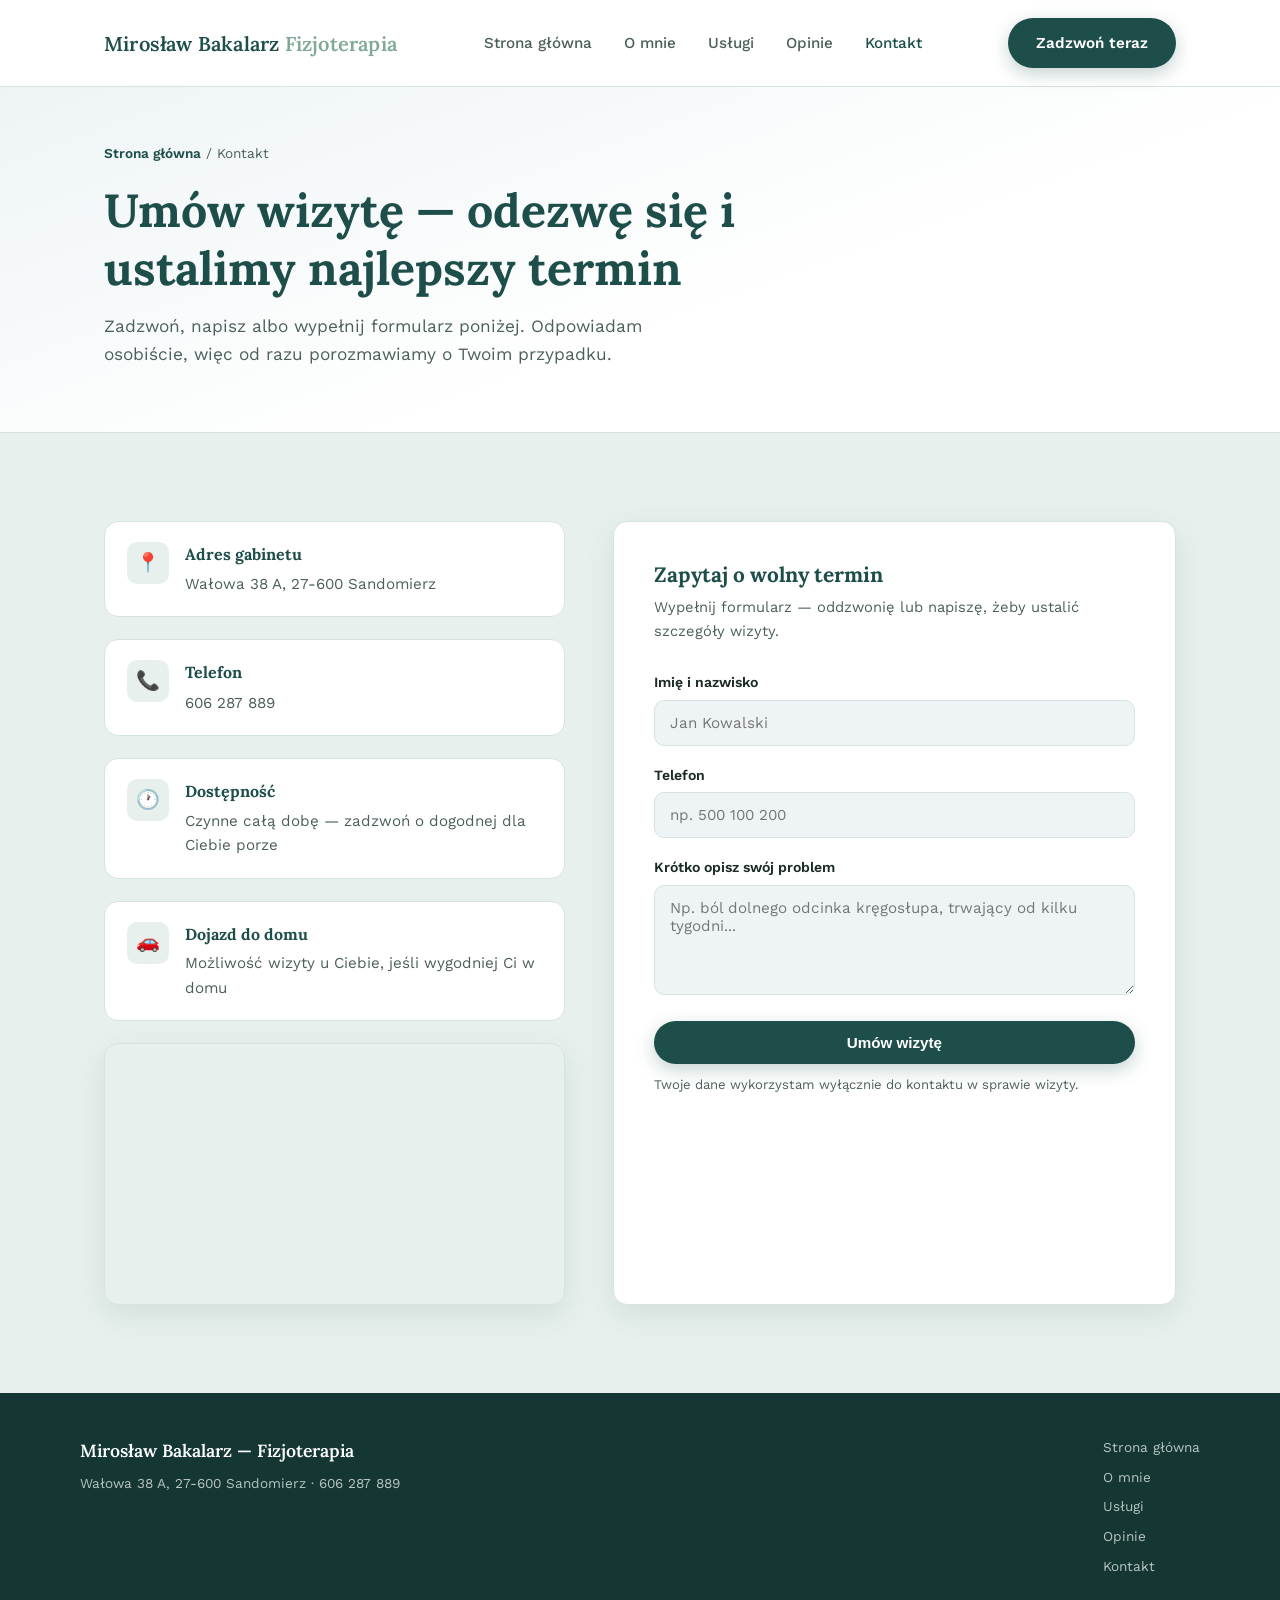
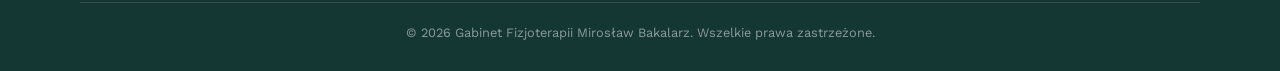
==== kontakt.html @ 11096fc0 "pierwszy" ====
<!DOCTYPE html>
<html lang="pl">
<head>
<meta charset="UTF-8">
<meta name="viewport" content="width=device-width, initial-scale=1.0">
<title>Kontakt i umów wizytę — Fizjoterapeuta Sandomierz, Wałowa 38 A</title>
<meta name="description" content="Skontaktuj się z gabinetem fizjoterapii Mirosława Bakalarza w Sandomierzu. Adres: Wałowa 38 A. Telefon: 606 287 889. Formularz kontaktowy dostępny na stronie.">
<link rel="canonical" href="https://PODMIEN-DOMENE.pl/kontakt.html">
<link rel="preconnect" href="https://fonts.googleapis.com">
<link rel="preconnect" href="https://fonts.gstatic.com" crossorigin>
<link href="https://fonts.googleapis.com/css2?family=Lora:wght@500;600;700&family=Work+Sans:wght@300;400;500;600&display=swap" rel="stylesheet">
<link rel="stylesheet" href="style.css">
<script type="application/ld+json">
{
  "@context": "https://schema.org",
  "@type": "MedicalBusiness",
  "name": "Gabinet Fizjoterapii Mirosław Bakalarz",
  "telephone": "+48606287889",
  "priceRange": "$$",
  "address": {
    "@type": "PostalAddress",
    "streetAddress": "Wałowa 38 A",
    "addressLocality": "Sandomierz",
    "postalCode": "27-600",
    "addressCountry": "PL"
  },
  "areaServed": "Sandomierz",
  "openingHours": "Mo-Su 00:00-23:59"
}
</script>
</head>
<body>

<header>
  <nav class="nav">
    <a href="index.html" class="logo">Mirosław Bakalarz <span>Fizjoterapia</span></a>
    <div class="nav-links">
      <a href="index.html">Strona główna</a>
      <a href="o-mnie.html">O mnie</a>
      <a href="uslugi.html">Usługi</a>
      <a href="opinie.html">Opinie</a>
      <a href="kontakt.html">Kontakt</a>
    </div>
    <a href="tel:606287889" class="btn btn-primary nav-cta">Zadzwoń teraz</a>
    <button class="burger" id="burgerBtn" aria-label="Otwórz menu">☰</button>
  </nav>
  <div class="mobile-menu" id="mobileMenu">
    <a href="index.html">Strona główna</a>
    <a href="o-mnie.html">O mnie</a>
    <a href="uslugi.html">Usługi</a>
    <a href="opinie.html">Opinie</a>
    <a href="kontakt.html">Kontakt</a>
    <a href="tel:606287889" style="border:none; color: var(--deep-teal); font-weight:700;">Zadzwoń teraz: 606 287 889</a>
  </div>
</header>

<section class="page-hero">
  <div class="container">
    <div class="breadcrumb"><a href="index.html">Strona główna</a> / Kontakt</div>
    <h1>Umów wizytę — odezwę się i ustalimy najlepszy termin</h1>
    <p class="lead">Zadzwoń, napisz albo wypełnij formularz poniżej. Odpowiadam osobiście, więc od razu porozmawiamy o Twoim przypadku.</p>
  </div>
</section>

<section class="contact">
  <div class="container">
    <div class="contact-grid">
      <div class="contact-info">
        <div class="contact-item">
          <div class="ico">📍</div>
          <div>
            <h4>Adres gabinetu</h4>
            <p>Wałowa 38 A, 27-600 Sandomierz</p>
          </div>
        </div>
        <div class="contact-item">
          <div class="ico">📞</div>
          <div>
            <h4>Telefon</h4>
            <a href="tel:606287889">606 287 889</a>
          </div>
        </div>
        <div class="contact-item">
          <div class="ico">🕐</div>
          <div>
            <h4>Dostępność</h4>
            <p>Czynne całą dobę — zadzwoń o dogodnej dla Ciebie porze</p>
          </div>
        </div>
        <div class="contact-item">
          <div class="ico">🚗</div>
          <div>
            <h4>Dojazd do domu</h4>
            <p>Możliwość wizyty u Ciebie, jeśli wygodniej Ci w domu</p>
          </div>
        </div>
        <div class="map-embed">
          <iframe
            src="https://www.google.com/maps?q=Wa%C5%82owa+38A%2C+27-600+Sandomierz&output=embed"
            loading="lazy"
            referrerpolicy="no-referrer-when-downgrade"
            title="Mapa dojazdu do gabinetu — Wałowa 38 A, Sandomierz">
          </iframe>
        </div>
      </div>

      <div class="form-card">
        <h3>Zapytaj o wolny termin</h3>
        <p class="sub">Wypełnij formularz — oddzwonię lub napiszę, żeby ustalić szczegóły wizyty.</p>
        <div class="form-success" id="formSuccess">Dziękuję! Wiadomość została wysłana — odezwę się najszybciej, jak to możliwe.</div>
        <form id="contactForm" action="https://formspree.io/f/PLACEHOLDER" method="POST">
          <div class="field">
            <label for="name">Imię i nazwisko</label>
            <input type="text" id="name" name="name" placeholder="Jan Kowalski" required>
          </div>
          <div class="field">
            <label for="phone">Telefon</label>
            <input type="tel" id="phone" name="phone" placeholder="np. 500 100 200" required>
          </div>
          <div class="field">
            <label for="message">Krótko opisz swój problem</label>
            <textarea id="message" name="message" placeholder="Np. ból dolnego odcinka kręgosłupa, trwający od kilku tygodni..."></textarea>
          </div>
          <button type="submit" class="btn btn-primary" style="width:100%;">Umów wizytę</button>
          <p class="form-note">Twoje dane wykorzystam wyłącznie do kontaktu w sprawie wizyty.</p>
        </form>
      </div>
    </div>
  </div>
</section>

<footer>
  <div class="footer-inner">
    <div>
      <div class="footer-logo">Mirosław Bakalarz — Fizjoterapia</div>
      <p>Wałowa 38 A, 27-600 Sandomierz · 606 287 889</p>
    </div>
    <ul class="footer-links">
      <a href="index.html">Strona główna</a>
      <a href="o-mnie.html">O mnie</a>
      <a href="uslugi.html">Usługi</a>
      <a href="opinie.html">Opinie</a>
      <a href="kontakt.html">Kontakt</a>
    </ul>
  </div>
  <div class="footer-bottom">
    © <span id="year"></span> Gabinet Fizjoterapii Mirosław Bakalarz. Wszelkie prawa zastrzeżone.
  </div>
</footer>

<script src="script.js"></script>
</body>
</html>
---- style.css ----
:root {
  --deep-teal: #1d4e4a;
  --sage: #7fa896;
  --sage-light: #e7f0ec;
  --sky: #eef4f6;
  --ink: #1c2b28;
  --ink-soft: #4c5f5a;
  --white: #ffffff;
  --gold: #c8a15a;
  --border: #d7e3de;
  --radius: 14px;
  --shadow: 0 10px 30px rgba(29, 78, 74, 0.10);
}

* { box-sizing: border-box; margin: 0; padding: 0; }

html { scroll-behavior: smooth; }

body {
  font-family: 'Work Sans', sans-serif;
  color: var(--ink);
  background: var(--white);
  line-height: 1.6;
  font-weight: 400;
  -webkit-font-smoothing: antialiased;
}

h1, h2, h3, .logo {
  font-family: 'Lora', serif;
  color: var(--deep-teal);
  line-height: 1.25;
}

a { text-decoration: none; color: inherit; }
img { max-width: 100%; display: block; }

.container {
  max-width: 1120px;
  margin: 0 auto;
  padding: 0 24px;
}

section { padding: 88px 0; }

.section-label {
  text-transform: uppercase;
  letter-spacing: 0.14em;
  font-size: 0.78rem;
  font-weight: 600;
  color: var(--sage);
  margin-bottom: 14px;
  display: block;
}

.section-title {
  font-size: clamp(1.8rem, 3vw, 2.5rem);
  margin-bottom: 20px;
  max-width: 720px;
}

.section-sub {
  color: var(--ink-soft);
  font-size: 1.05rem;
  max-width: 640px;
  margin-bottom: 48px;
}

/* HEADER */
header {
  position: sticky;
  top: 0;
  z-index: 100;
  background: rgba(255, 255, 255, 0.92);
  backdrop-filter: blur(8px);
  border-bottom: 1px solid var(--border);
}

.nav {
  display: flex;
  align-items: center;
  justify-content: space-between;
  padding: 18px 24px;
  max-width: 1120px;
  margin: 0 auto;
}

.logo {
  font-size: 1.25rem;
  font-weight: 600;
  letter-spacing: 0.01em;
}
.logo span { color: var(--sage); }

.nav-links {
  display: none;
  gap: 32px;
  align-items: center;
  font-size: 0.95rem;
  font-weight: 500;
}
@media (min-width: 860px) {
  .nav-links { display: flex; }
}

.nav-links a {
  color: var(--ink-soft);
  transition: color 0.2s ease;
}
.nav-links a:hover, .nav-links a[aria-current="page"] { color: var(--deep-teal); }

.btn {
  display: inline-block;
  padding: 13px 28px;
  border-radius: 50px;
  font-weight: 600;
  font-size: 0.95rem;
  transition: all 0.25s ease;
  cursor: pointer;
  border: none;
}

.btn-primary {
  background: var(--deep-teal);
  color: var(--white);
  box-shadow: 0 6px 18px rgba(29, 78, 74, 0.25);
}
.btn-primary:hover {
  background: #163f3b;
  transform: translateY(-2px);
  box-shadow: 0 10px 24px rgba(29, 78, 74, 0.3);
}

.btn-outline {
  background: transparent;
  border: 1.5px solid var(--deep-teal);
  color: var(--deep-teal);
}
.btn-outline:hover {
  background: var(--deep-teal);
  color: var(--white);
}

.nav-cta { display: none; }
@media (min-width: 860px) { .nav-cta { display: inline-block; } }

.burger {
  display: block;
  background: none;
  border: none;
  font-size: 1.6rem;
  color: var(--deep-teal);
  cursor: pointer;
}
@media (min-width: 860px) { .burger { display: none; } }

.mobile-menu {
  display: none;
  flex-direction: column;
  gap: 4px;
  padding: 12px 24px 22px;
  border-top: 1px solid var(--border);
  background: var(--white);
}
.mobile-menu.open { display: flex; }
.mobile-menu a {
  padding: 12px 0;
  font-weight: 500;
  color: var(--ink-soft);
  border-bottom: 1px solid var(--sage-light);
}
.mobile-menu a[aria-current="page"] { color: var(--deep-teal); }
@media (min-width: 860px) { .mobile-menu { display: none !important; } }

/* HERO (strona główna) */
.hero {
  background: linear-gradient(160deg, var(--sky) 0%, #ffffff 60%);
  padding: 72px 0 96px;
  position: relative;
  overflow: hidden;
}

.hero-grid {
  display: grid;
  grid-template-columns: 1fr;
  gap: 48px;
  align-items: center;
}
@media (min-width: 900px) {
  .hero-grid { grid-template-columns: 1.1fr 0.9fr; }
}

.hero-badge {
  display: inline-flex;
  align-items: center;
  gap: 8px;
  background: var(--sage-light);
  color: var(--deep-teal);
  font-size: 0.85rem;
  font-weight: 600;
  padding: 8px 16px;
  border-radius: 50px;
  margin-bottom: 24px;
}

.hero h1 {
  font-size: clamp(2.2rem, 5vw, 3.4rem);
  margin-bottom: 22px;
  letter-spacing: -0.01em;
}

.hero p.lead {
  font-size: 1.15rem;
  color: var(--ink-soft);
  max-width: 520px;
  margin-bottom: 34px;
}

.hero-actions {
  display: flex;
  flex-wrap: wrap;
  gap: 14px;
  margin-bottom: 36px;
}

.hero-trust {
  display: flex;
  flex-wrap: wrap;
  gap: 28px;
  align-items: center;
  font-size: 0.92rem;
  color: var(--ink-soft);
}
.hero-trust strong { color: var(--deep-teal); }

.stars { color: var(--gold); letter-spacing: 2px; font-size: 1rem; }

.hero-visual {
  background: var(--deep-teal);
  border-radius: 24px;
  aspect-ratio: 4 / 5;
  position: relative;
  overflow: hidden;
  box-shadow: var(--shadow);
  display: flex;
  align-items: flex-end;
  padding: 32px;
}
.hero-visual img {
  position: absolute;
  inset: 0;
  width: 100%;
  height: 100%;
  object-fit: cover;
}
.hero-visual::before {
  content: "";
  position: absolute;
  inset: 0;
  background:
    linear-gradient(190deg, rgba(29,78,74,0.05) 30%, rgba(20,55,51,0.85) 100%),
    radial-gradient(circle at 80% 10%, rgba(200,161,90,0.25), transparent 45%);
}
.hero-visual-text {
  position: relative;
  color: var(--white);
}
.hero-visual-text .big {
  font-family: 'Lora', serif;
  font-size: 2.6rem;
  font-weight: 700;
  display: block;
}
.hero-visual-text .label {
  font-size: 0.85rem;
  letter-spacing: 0.08em;
  text-transform: uppercase;
  color: rgba(255,255,255,0.75);
}

/* PAGE HERO (podstrony) */
.page-hero {
  background: linear-gradient(160deg, var(--sky) 0%, #ffffff 60%);
  padding: 56px 0 64px;
  border-bottom: 1px solid var(--border);
}
.breadcrumb {
  font-size: 0.85rem;
  color: var(--ink-soft);
  margin-bottom: 16px;
}
.breadcrumb a {
  color: var(--deep-teal);
  font-weight: 600;
}
.breadcrumb a:hover { text-decoration: underline; }
.page-hero h1 {
  font-size: clamp(2rem, 4.2vw, 2.9rem);
  max-width: 760px;
  margin-bottom: 16px;
}
.page-hero p.lead {
  color: var(--ink-soft);
  font-size: 1.08rem;
  max-width: 620px;
}

/* O NAS / O MNIE */
.about {
  background: var(--white);
}
.about-grid {
  display: grid;
  grid-template-columns: 1fr;
  gap: 56px;
}
@media (min-width: 900px) {
  .about-grid { grid-template-columns: 0.9fr 1.1fr; align-items: center; }
}

.about-card {
  background: var(--sage-light);
  border-radius: var(--radius);
  padding: 40px;
  border: 1px solid var(--border);
}
.about-card .quote {
  font-family: 'Lora', serif;
  font-size: 1.3rem;
  color: var(--deep-teal);
  font-style: italic;
  margin-bottom: 18px;
}
.about-card .who {
  font-weight: 600;
  color: var(--ink);
}
.about-card .who span {
  display: block;
  font-weight: 400;
  font-size: 0.88rem;
  color: var(--ink-soft);
  margin-top: 2px;
}

.about-photo {
  border-radius: var(--radius);
  overflow: hidden;
  border: 1px solid var(--border);
  box-shadow: var(--shadow);
  margin-bottom: 24px;
}
.about-photo img {
  width: 100%;
  height: 280px;
  object-fit: cover;
  display: block;
}

.about-points {
  list-style: none;
  margin-top: 28px;
  display: grid;
  gap: 18px;
}
.about-points li {
  display: flex;
  gap: 14px;
  align-items: flex-start;
  font-size: 1rem;
  color: var(--ink-soft);
}
.about-points .dot {
  flex-shrink: 0;
  width: 28px;
  height: 28px;
  border-radius: 50%;
  background: var(--sage-light);
  color: var(--deep-teal);
  display: flex;
  align-items: center;
  justify-content: center;
  font-size: 0.9rem;
  font-weight: 700;
}

.values-grid {
  display: grid;
  grid-template-columns: 1fr;
  gap: 24px;
  margin-top: 8px;
}
@media (min-width: 700px) {
  .values-grid { grid-template-columns: repeat(3, 1fr); }
}
.value-item {
  background: var(--sky);
  border: 1px solid var(--border);
  border-radius: var(--radius);
  padding: 28px 26px;
}
.value-item .card-icon { margin-bottom: 16px; }
.value-item h3 { font-size: 1.1rem; margin-bottom: 10px; }
.value-item p { color: var(--ink-soft); font-size: 0.95rem; }

/* USŁUGI */
.services {
  background: var(--sky);
  border-top: 1px solid var(--border);
  border-bottom: 1px solid var(--border);
}

.cards {
  display: grid;
  grid-template-columns: 1fr;
  gap: 24px;
}
@media (min-width: 700px) {
  .cards { grid-template-columns: repeat(3, 1fr); }
}

.card {
  background: var(--white);
  border-radius: var(--radius);
  overflow: hidden;
  border: 1px solid var(--border);
  box-shadow: var(--shadow);
  transition: transform 0.25s ease, box-shadow 0.25s ease;
}
.card:hover {
  transform: translateY(-6px);
  box-shadow: 0 16px 36px rgba(29,78,74,0.14);
}

.card-img {
  width: 100%;
  height: 190px;
  object-fit: cover;
}

.card-body {
  padding: 30px 30px 36px;
}

.card-icon {
  width: 52px;
  height: 52px;
  border-radius: 12px;
  background: var(--sage-light);
  color: var(--deep-teal);
  display: flex;
  align-items: center;
  justify-content: center;
  font-size: 1.5rem;
  margin-bottom: 20px;
}

.card h3 {
  font-size: 1.2rem;
  margin-bottom: 12px;
}
.card p {
  color: var(--ink-soft);
  font-size: 0.96rem;
}

.teaser-link {
  display: inline-flex;
  align-items: center;
  gap: 6px;
  margin-top: 44px;
  font-weight: 600;
  color: var(--deep-teal);
}
.teaser-link:hover { text-decoration: underline; }

/* Lista dolegliwości */
.condition-list {
  list-style: none;
  display: grid;
  grid-template-columns: 1fr;
  gap: 14px;
  margin-top: 8px;
}
@media (min-width: 700px) {
  .condition-list { grid-template-columns: repeat(2, 1fr); }
}
.condition-list li {
  display: flex;
  gap: 12px;
  align-items: flex-start;
  background: var(--white);
  border: 1px solid var(--border);
  border-radius: 10px;
  padding: 16px 18px;
  font-size: 0.96rem;
  color: var(--ink-soft);
}
.condition-list .dot {
  flex-shrink: 0;
  width: 24px;
  height: 24px;
  border-radius: 50%;
  background: var(--sage-light);
  color: var(--deep-teal);
  display: flex;
  align-items: center;
  justify-content: center;
  font-size: 0.8rem;
  font-weight: 700;
}

/* OPINIE */
.reviews { background: var(--white); }

.review-grid {
  display: grid;
  grid-template-columns: 1fr;
  gap: 22px;
}
@media (min-width: 780px) {
  .review-grid { grid-template-columns: repeat(3, 1fr); }
}

.review {
  background: var(--sky);
  border: 1px solid var(--border);
  border-radius: var(--radius);
  padding: 28px;
}
.review .stars { display: block; margin-bottom: 14px; }
.review p {
  color: var(--ink);
  font-size: 0.98rem;
  margin-bottom: 18px;
}
.review .author {
  font-weight: 600;
  font-size: 0.9rem;
  color: var(--deep-teal);
}
.review .when {
  font-size: 0.82rem;
  color: var(--ink-soft);
}

.rating-banner {
  display: flex;
  flex-wrap: wrap;
  gap: 24px;
  align-items: center;
  justify-content: center;
  background: var(--deep-teal);
  color: var(--white);
  border-radius: var(--radius);
  padding: 28px 32px;
  margin-bottom: 48px;
  text-align: center;
}
.rating-banner .num {
  font-family: 'Lora', serif;
  font-size: 2.4rem;
  font-weight: 700;
}
.rating-banner .stars { color: var(--gold); }
.rating-banner .sub { font-size: 0.9rem; color: rgba(255,255,255,0.8); }

.review-cta {
  margin-top: 40px;
  text-align: center;
  background: var(--sky);
  border: 1px solid var(--border);
  border-radius: var(--radius);
  padding: 32px 24px;
}
.review-cta p {
  color: var(--ink-soft);
  font-size: 1rem;
  max-width: 480px;
  margin: 0 auto 18px;
}

/* KONTAKT */
.contact {
  background: var(--sage-light);
}

.contact-grid {
  display: grid;
  grid-template-columns: 1fr;
  gap: 48px;
}
@media (min-width: 900px) {
  .contact-grid { grid-template-columns: 0.9fr 1.1fr; }
}

.contact-info {
  display: flex;
  flex-direction: column;
  gap: 22px;
}
.contact-item {
  display: flex;
  gap: 16px;
  align-items: flex-start;
  background: var(--white);
  border: 1px solid var(--border);
  border-radius: var(--radius);
  padding: 20px 22px;
}
.contact-item .ico {
  width: 42px;
  height: 42px;
  border-radius: 10px;
  background: var(--sage-light);
  color: var(--deep-teal);
  display: flex;
  align-items: center;
  justify-content: center;
  flex-shrink: 0;
  font-size: 1.2rem;
}
.contact-item h4 {
  font-family: 'Lora', serif;
  color: var(--deep-teal);
  font-size: 1rem;
  margin-bottom: 4px;
}
.contact-item p, .contact-item a {
  color: var(--ink-soft);
  font-size: 0.95rem;
}
.contact-item a:hover { color: var(--deep-teal); }

.map-embed {
  border-radius: var(--radius);
  overflow: hidden;
  border: 1px solid var(--border);
  box-shadow: var(--shadow);
}
.map-embed iframe {
  width: 100%;
  height: 260px;
  border: 0;
  display: block;
}

.form-card {
  background: var(--white);
  border-radius: var(--radius);
  padding: 40px;
  border: 1px solid var(--border);
  box-shadow: var(--shadow);
}
.form-card h3 {
  font-size: 1.3rem;
  margin-bottom: 8px;
}
.form-card .sub {
  color: var(--ink-soft);
  font-size: 0.92rem;
  margin-bottom: 28px;
}

.field { margin-bottom: 18px; }
.field label {
  display: block;
  font-size: 0.88rem;
  font-weight: 600;
  color: var(--ink);
  margin-bottom: 6px;
}
.field input, .field textarea {
  width: 100%;
  padding: 13px 15px;
  border-radius: 10px;
  border: 1.5px solid var(--border);
  font-family: inherit;
  font-size: 0.95rem;
  color: var(--ink);
  background: var(--sky);
  transition: border-color 0.2s ease;
}
.field input:focus, .field textarea:focus {
  outline: none;
  border-color: var(--sage);
}
.field textarea { resize: vertical; min-height: 110px; }

.form-note {
  font-size: 0.82rem;
  color: var(--ink-soft);
  margin-top: 10px;
}

.form-success {
  display: none;
  background: var(--sage-light);
  color: var(--deep-teal);
  border-radius: 10px;
  padding: 14px 16px;
  font-size: 0.9rem;
  font-weight: 600;
  margin-bottom: 18px;
}
.form-success.show { display: block; }

/* CTA STRIP */
.cta-strip {
  background: var(--deep-teal);
  color: var(--white);
  text-align: center;
  padding: 64px 24px;
}
.cta-strip h2 {
  color: var(--white);
  font-size: clamp(1.6rem, 3.4vw, 2.2rem);
  margin-bottom: 16px;
}
.cta-strip p {
  color: rgba(255,255,255,0.82);
  max-width: 520px;
  margin: 0 auto 30px;
}
.cta-strip .btn-primary {
  background: var(--white);
  color: var(--deep-teal);
  box-shadow: none;
}
.cta-strip .btn-primary:hover {
  background: var(--sage-light);
  transform: translateY(-2px);
}

/* FOOTER */
footer {
  background: #143733;
  color: rgba(255,255,255,0.7);
  padding: 44px 24px 28px;
}
.footer-inner {
  max-width: 1120px;
  margin: 0 auto;
  display: flex;
  flex-wrap: wrap;
  justify-content: space-between;
  gap: 20px;
  align-items: flex-start;
}
.footer-logo {
  font-family: 'Lora', serif;
  color: var(--white);
  font-size: 1.1rem;
  font-weight: 600;
  margin-bottom: 8px;
}
.footer-inner p { font-size: 0.85rem; }
.footer-links {
  list-style: none;
  display: flex;
  flex-direction: column;
  gap: 8px;
  font-size: 0.85rem;
}
.footer-links a:hover { color: var(--white); }
.footer-bottom {
  max-width: 1120px;
  margin: 24px auto 0;
  padding-top: 20px;
  border-top: 1px solid rgba(255,255,255,0.12);
  font-size: 0.8rem;
  text-align: center;
  color: rgba(255,255,255,0.5);
}
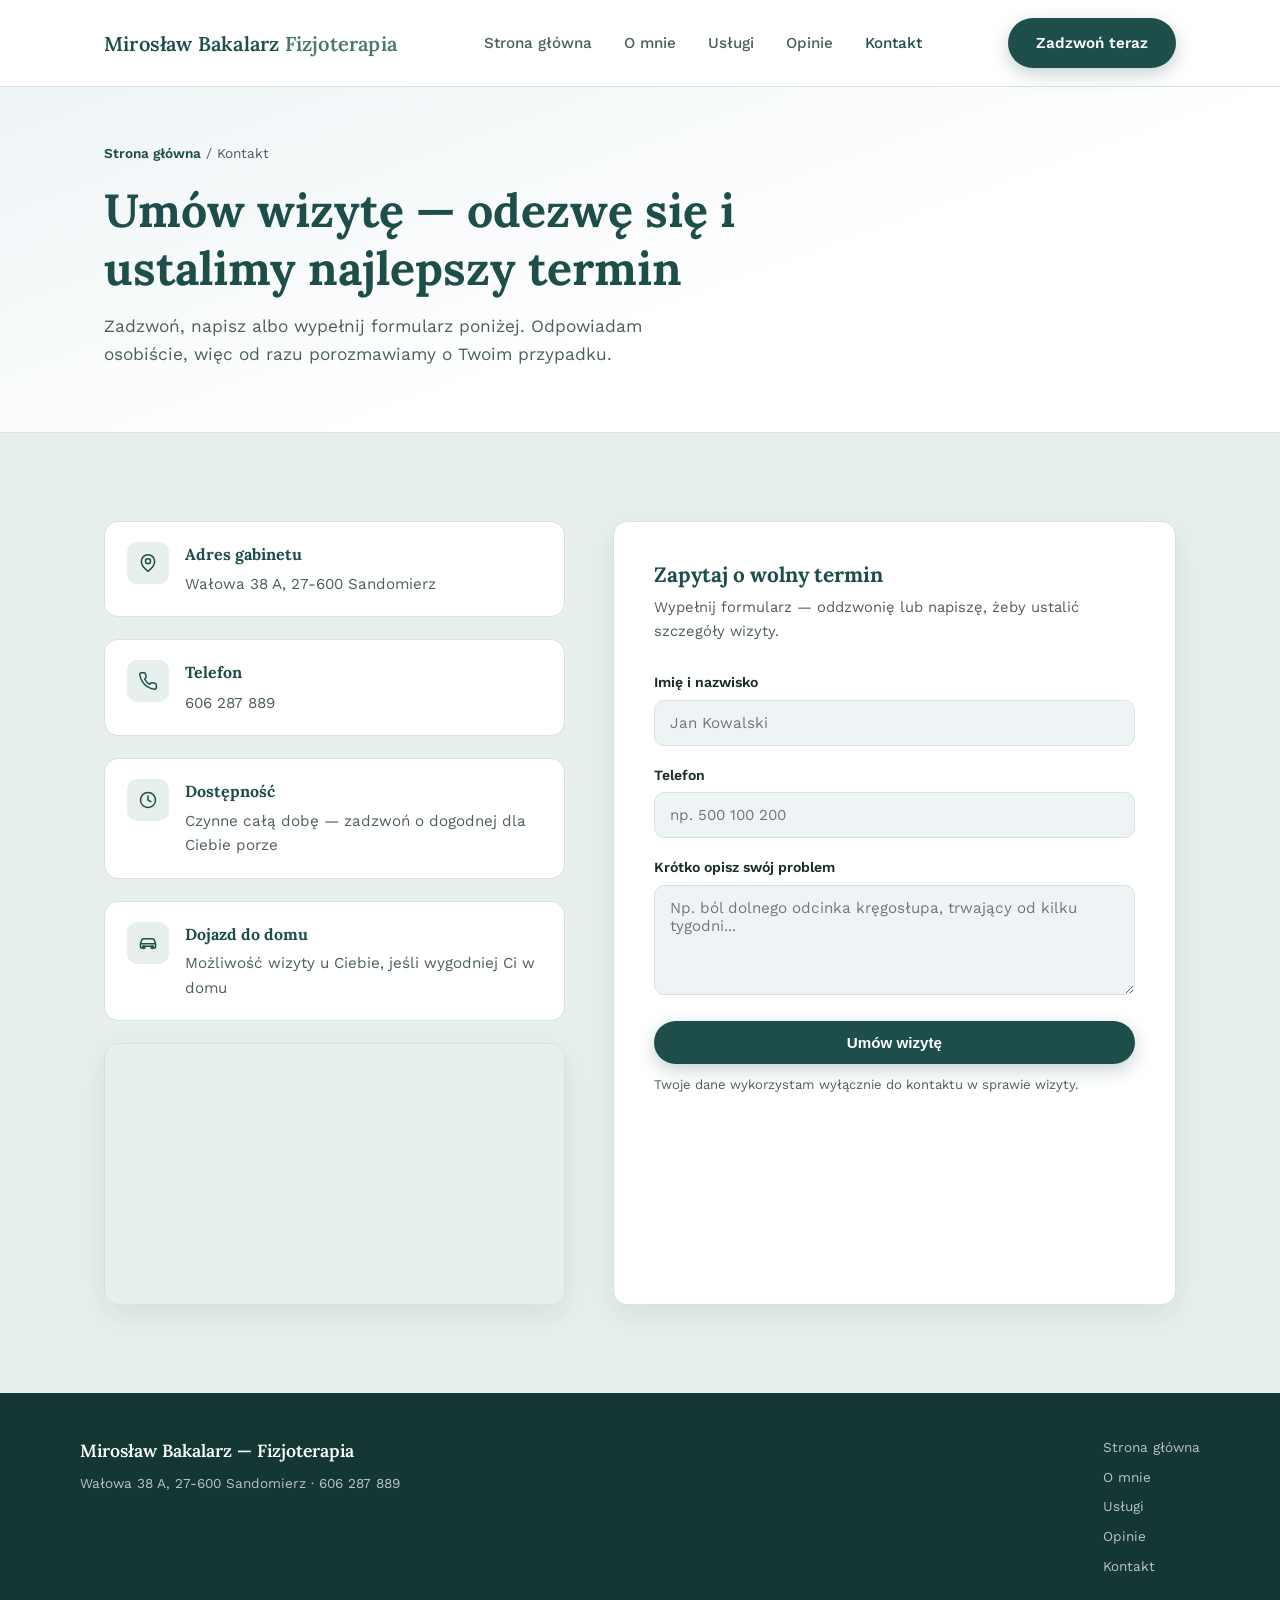
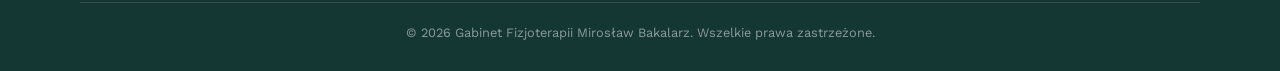
==== commit 6fa4c89d: "zmiany wizualne" ====
--- a/kontakt.html
+++ b/kontakt.html
@@ -5,7 +5,7 @@
 <meta name="viewport" content="width=device-width, initial-scale=1.0">
 <title>Kontakt i umów wizytę — Fizjoterapeuta Sandomierz, Wałowa 38 A</title>
 <meta name="description" content="Skontaktuj się z gabinetem fizjoterapii Mirosława Bakalarza w Sandomierzu. Adres: Wałowa 38 A. Telefon: 606 287 889. Formularz kontaktowy dostępny na stronie.">
-<link rel="canonical" href="https://PODMIEN-DOMENE.pl/kontakt.html">
+<link rel="canonical" href="https://bakalarz-fizjoterapia.vercel.app/kontakt.html">
 <link rel="preconnect" href="https://fonts.googleapis.com">
 <link rel="preconnect" href="https://fonts.gstatic.com" crossorigin>
 <link href="https://fonts.googleapis.com/css2?family=Lora:wght@500;600;700&family=Work+Sans:wght@300;400;500;600&display=swap" rel="stylesheet">
@@ -67,28 +67,28 @@
     <div class="contact-grid">
       <div class="contact-info">
         <div class="contact-item">
-          <div class="ico">📍</div>
+          <div class="ico"><svg viewBox="0 0 24 24" width="20" height="20" fill="none" stroke="currentColor" stroke-width="1.8" stroke-linecap="round" stroke-linejoin="round"><path d="M20 10c0 6-8 12-8 12s-8-6-8-12a8 8 0 0 1 16 0z"/><circle cx="12" cy="10" r="3"/></svg></div>
           <div>
             <h4>Adres gabinetu</h4>
             <p>Wałowa 38 A, 27-600 Sandomierz</p>
           </div>
         </div>
         <div class="contact-item">
-          <div class="ico">📞</div>
+          <div class="ico"><svg viewBox="0 0 24 24" width="20" height="20" fill="none" stroke="currentColor" stroke-width="1.8" stroke-linecap="round" stroke-linejoin="round"><path d="M22 16.9v3a2 2 0 0 1-2.2 2 19.8 19.8 0 0 1-8.6-3.1 19.5 19.5 0 0 1-6-6 19.8 19.8 0 0 1-3.1-8.6A2 2 0 0 1 4.1 2h3a2 2 0 0 1 2 1.7c.1.9.3 1.8.6 2.7a2 2 0 0 1-.4 2.1L8 9.9a16 16 0 0 0 6 6l1.4-1.3a2 2 0 0 1 2.1-.4c.9.3 1.8.5 2.7.6a2 2 0 0 1 1.8 2.1z"/></svg></div>
           <div>
             <h4>Telefon</h4>
             <a href="tel:606287889">606 287 889</a>
           </div>
         </div>
         <div class="contact-item">
-          <div class="ico">🕐</div>
+          <div class="ico"><svg viewBox="0 0 24 24" width="20" height="20" fill="none" stroke="currentColor" stroke-width="1.8" stroke-linecap="round" stroke-linejoin="round"><circle cx="12" cy="12" r="9"/><path d="M12 7v5l3.5 2"/></svg></div>
           <div>
             <h4>Dostępność</h4>
             <p>Czynne całą dobę — zadzwoń o dogodnej dla Ciebie porze</p>
           </div>
         </div>
         <div class="contact-item">
-          <div class="ico">🚗</div>
+          <div class="ico"><svg viewBox="0 0 24 24" width="20" height="20" fill="none" stroke="currentColor" stroke-width="1.8" stroke-linecap="round" stroke-linejoin="round"><path d="M3 13l1.5-4.5A2 2 0 0 1 6.4 7h11.2a2 2 0 0 1 1.9 1.5L21 13"/><path d="M3 13h18v4a1 1 0 0 1-1 1h-1a1 1 0 0 1-1-1v-1H6v1a1 1 0 0 1-1 1H4a1 1 0 0 1-1-1z"/><circle cx="7" cy="17" r="1.5"/><circle cx="17" cy="17" r="1.5"/></svg></div>
           <div>
             <h4>Dojazd do domu</h4>
             <p>Możliwość wizyty u Ciebie, jeśli wygodniej Ci w domu</p>
--- a/style.css
+++ b/style.css
@@ -1,6 +1,6 @@
 :root {
   --deep-teal: #1d4e4a;
-  --sage: #7fa896;
+  --sage: #4a7a63;
   --sage-light: #e7f0ec;
   --sky: #eef4f6;
   --ink: #1c2b28;
@@ -231,6 +231,7 @@
   color: var(--ink-soft);
 }
 .hero-trust strong { color: var(--deep-teal); }
+.trust-icon { vertical-align: -2px; margin-right: 2px; }
 
 .stars { color: var(--gold); letter-spacing: 2px; font-size: 1rem; }
 
@@ -245,20 +246,19 @@
   align-items: flex-end;
   padding: 32px;
 }
-.hero-visual img {
+.hero-visual-img {
   position: absolute;
   inset: 0;
   width: 100%;
   height: 100%;
   object-fit: cover;
 }
-.hero-visual::before {
-  content: "";
+.hero-visual-overlay {
   position: absolute;
   inset: 0;
   background:
-    linear-gradient(190deg, rgba(29,78,74,0.05) 30%, rgba(20,55,51,0.85) 100%),
-    radial-gradient(circle at 80% 10%, rgba(200,161,90,0.25), transparent 45%);
+    linear-gradient(0deg, rgba(20,55,51,0.75) 0%, rgba(20,55,51,0.15) 55%, rgba(20,55,51,0.05) 100%),
+    radial-gradient(circle at 80% 15%, rgba(200,161,90,0.35), transparent 50%);
 }
 .hero-visual-text {
   position: relative;
@@ -322,6 +322,15 @@
   border-radius: var(--radius);
   padding: 40px;
   border: 1px solid var(--border);
+  overflow: hidden;
+}
+.about-card .photo {
+  width: calc(100% + 80px);
+  max-width: none;
+  height: 240px;
+  object-fit: cover;
+  margin: -40px -40px 24px;
+  display: block;
 }
 .about-card .quote {
   font-family: 'Lora', serif;
@@ -340,20 +349,6 @@
   font-size: 0.88rem;
   color: var(--ink-soft);
   margin-top: 2px;
-}
-
-.about-photo {
-  border-radius: var(--radius);
-  overflow: hidden;
-  border: 1px solid var(--border);
-  box-shadow: var(--shadow);
-  margin-bottom: 24px;
-}
-.about-photo img {
-  width: 100%;
-  height: 280px;
-  object-fit: cover;
-  display: block;
 }
 
 .about-points {
@@ -421,10 +416,11 @@
 .card {
   background: var(--white);
   border-radius: var(--radius);
-  overflow: hidden;
+  padding: 36px 30px;
   border: 1px solid var(--border);
   box-shadow: var(--shadow);
   transition: transform 0.25s ease, box-shadow 0.25s ease;
+  overflow: hidden;
 }
 .card:hover {
   transform: translateY(-6px);
@@ -432,13 +428,12 @@
 }
 
 .card-img {
-  width: 100%;
-  height: 190px;
+  width: calc(100% + 60px);
+  max-width: none;
+  height: 170px;
   object-fit: cover;
-}
-
-.card-body {
-  padding: 30px 30px 36px;
+  margin: -36px -30px 20px;
+  display: block;
 }
 
 .card-icon {
